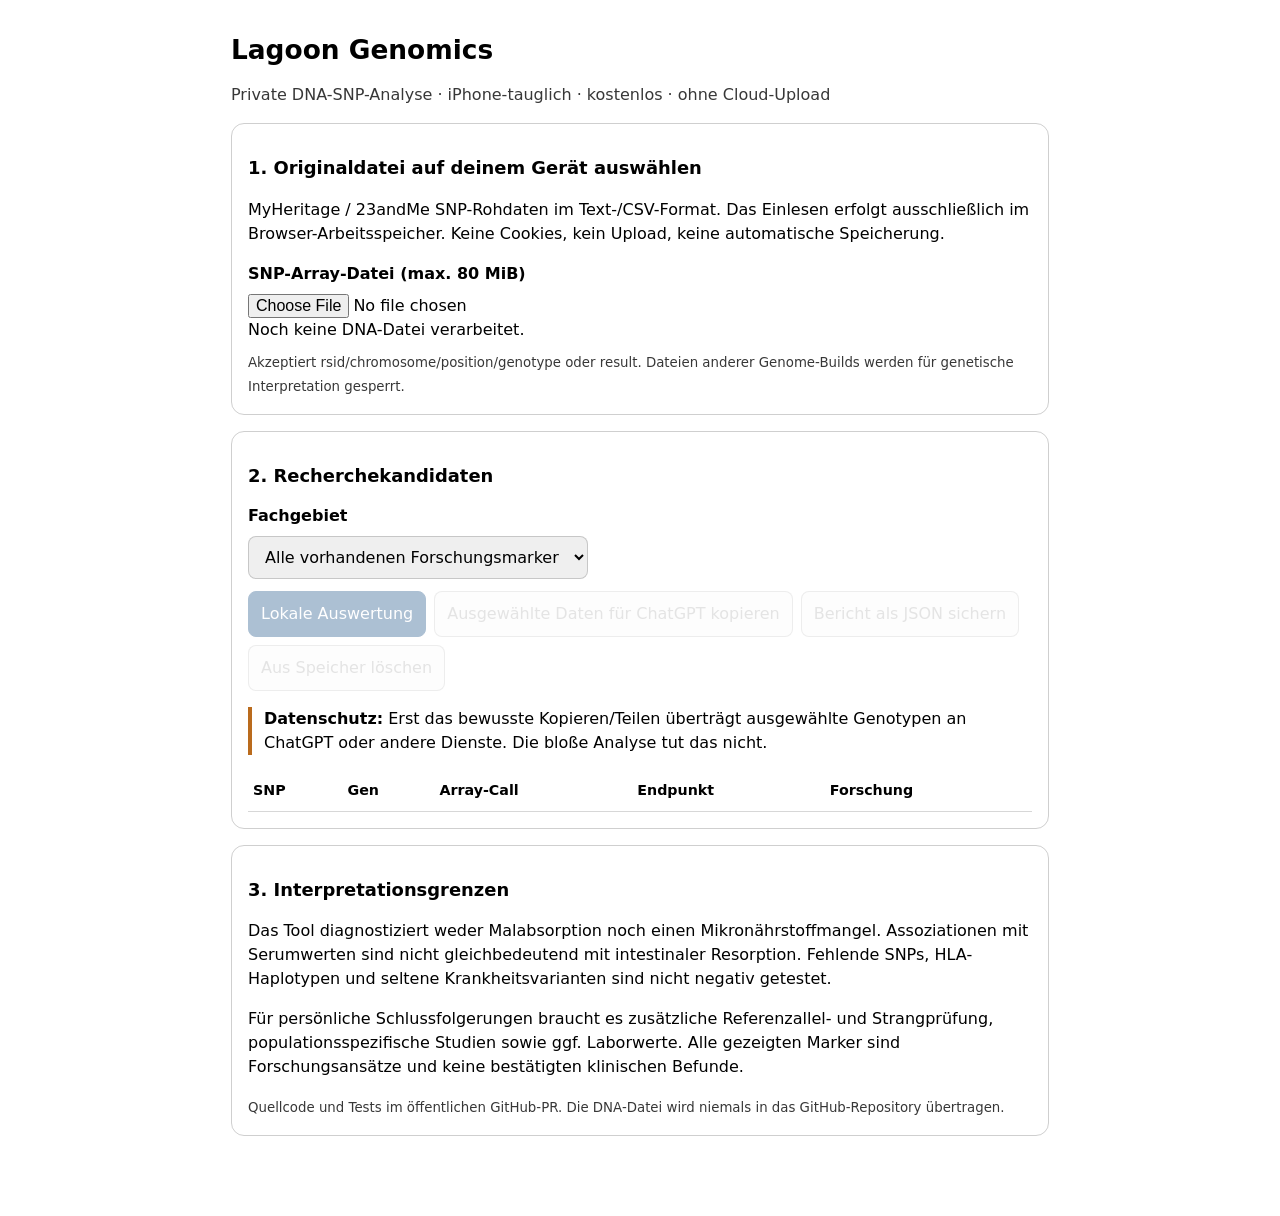
==== genomics/web/index.html @ cead221a "Make mobile PWA CSP strict and compatible; accurately label evidence lookups" ====
<!doctype html>
<html lang="de">
<head>
<meta charset="utf-8"><meta name="viewport" content="width=device-width, initial-scale=1, viewport-fit=cover">
<meta name="referrer" content="no-referrer"><meta name="color-scheme" content="light dark">
<meta http-equiv="Content-Security-Policy" content="default-src 'none'; script-src 'self'; style-src 'self'; connect-src 'none'; img-src 'self'; manifest-src 'self'; base-uri 'none'; form-action 'none'; object-src 'none'; frame-ancestors 'none'">
<title>Lagoon Genomics — private SNP Explorer</title>
<link rel="manifest" href="./manifest.webmanifest">
<link rel="stylesheet" href="./style.css">
</head>
<body>
<header><h1>Lagoon Genomics</h1><p class="sub">Private DNA-SNP-Analyse · iPhone-tauglich · kostenlos · ohne Cloud-Upload</p></header>
<main>
<section class="panel">
<h2>1. Originaldatei auf deinem Gerät auswählen</h2>
<p>MyHeritage / 23andMe SNP-Rohdaten im Text-/CSV-Format. Das Einlesen erfolgt ausschließlich im Browser-Arbeitsspeicher. Keine Cookies, kein Upload, keine automatische Speicherung.</p>
<label for="raw">SNP-Array-Datei (max. 80 MiB)</label>
<input id="raw" type="file" accept=".txt,.tsv,.csv,text/plain,text/csv">
<progress id="progress" value="0" max="100" hidden></progress>
<output id="notice" role="status" aria-live="polite">Noch keine DNA-Datei verarbeitet.</output>
<small>Akzeptiert rsid/chromosome/position/genotype oder result. Dateien anderer Genome-Builds werden für genetische Interpretation gesperrt.</small>
</section>
<section class="panel">
<h2>2. Recherchekandidaten</h2>
<label for="nutrient">Fachgebiet</label>
<select id="nutrient"><option value="all">Alle vorhandenen Forschungsmarker</option>
<option value="b12">Vitamin B12</option><option value="iron">Eisen</option>
<option value="vitamin_d">Vitamin D</option><option value="folate">Folat</option>
<option value="lactose">Laktase</option></select>
<div class="actions"><button class="primary" id="analyze" disabled>Lokale Auswertung</button>
<button id="copy" disabled>Ausgewählte Daten für ChatGPT kopieren</button>
<button id="save" disabled>Bericht als JSON sichern</button>
<button id="erase" disabled>Aus Speicher löschen</button></div>
<p class="warn"><strong>Datenschutz:</strong> Erst das bewusste Kopieren/Teilen überträgt ausgewählte Genotypen an ChatGPT oder andere Dienste. Die bloße Analyse tut das nicht.</p>
<output id="summary"></output>
<div class="scroller"><table><thead><tr><th>SNP</th><th>Gen</th><th>Array-Call</th><th>Endpunkt</th><th>Forschung</th></tr></thead>
<tbody id="results"></tbody></table></div>
</section>
<section class="panel">
<h2>3. Interpretationsgrenzen</h2>
<p>Das Tool diagnostiziert weder Malabsorption noch einen Mikronährstoffmangel. Assoziationen mit Serumwerten sind nicht gleichbedeutend mit intestinaler Resorption. Fehlende SNPs, HLA-Haplotypen und seltene Krankheitsvarianten sind nicht negativ getestet.</p>
<p>Für persönliche Schlussfolgerungen braucht es zusätzliche Referenzallel- und Strangprüfung, populationsspezifische Studien sowie ggf. Laborwerte. Alle gezeigten Marker sind Forschungsansätze und keine bestätigten klinischen Befunde.</p>
<small>Quellcode und Tests im öffentlichen GitHub-PR. Die DNA-Datei wird niemals in das GitHub-Repository übertragen.</small>
</section>
</main>
<script type="module" src="./app.js"></script>
</body></html>
---- genomics/web/style.css ----
:root{font-family:system-ui,-apple-system,sans-serif;color-scheme:light dark}
*{box-sizing:border-box}body{max-width:850px;margin:auto;padding:16px 16px 80px;line-height:1.5}
h1{font-size:1.65rem;line-height:1.2}h2{font-size:1.12rem}
main{display:grid;gap:16px}.panel{border:1px solid #9997;border-radius:13px;padding:16px}
small,.sub{opacity:.78}label{display:block;margin:8px 0;font-weight:600}
button,select,input[type=file]{font:inherit;max-width:100%}button,select{padding:10px 12px;border-radius:8px;border:1px solid #9997}
button{cursor:pointer}button:disabled{opacity:.35}button.primary{background:#154d84;color:#fff;border-color:#154d84}
.actions{display:flex;flex-wrap:wrap;gap:8px;margin-top:12px}
output{display:block;white-space:pre-wrap;overflow-wrap:anywhere}
progress{width:100%;height:14px}ul{padding-left:20px}
table{width:100%;border-collapse:collapse;font-size:.89rem}
th,td{padding:9px 5px;border-bottom:1px solid #8885;text-align:left;overflow-wrap:anywhere}
table td:nth-child(1){font-family:ui-monospace,monospace}
.scroller{overflow-x:auto}th{font-weight:700}
.warn{border-left:4px solid #ba6b1d;padding-left:12px}
#notice{min-height:2em}a{color:inherit}
@media(prefers-color-scheme:dark){button.primary{background:#307cc2}}
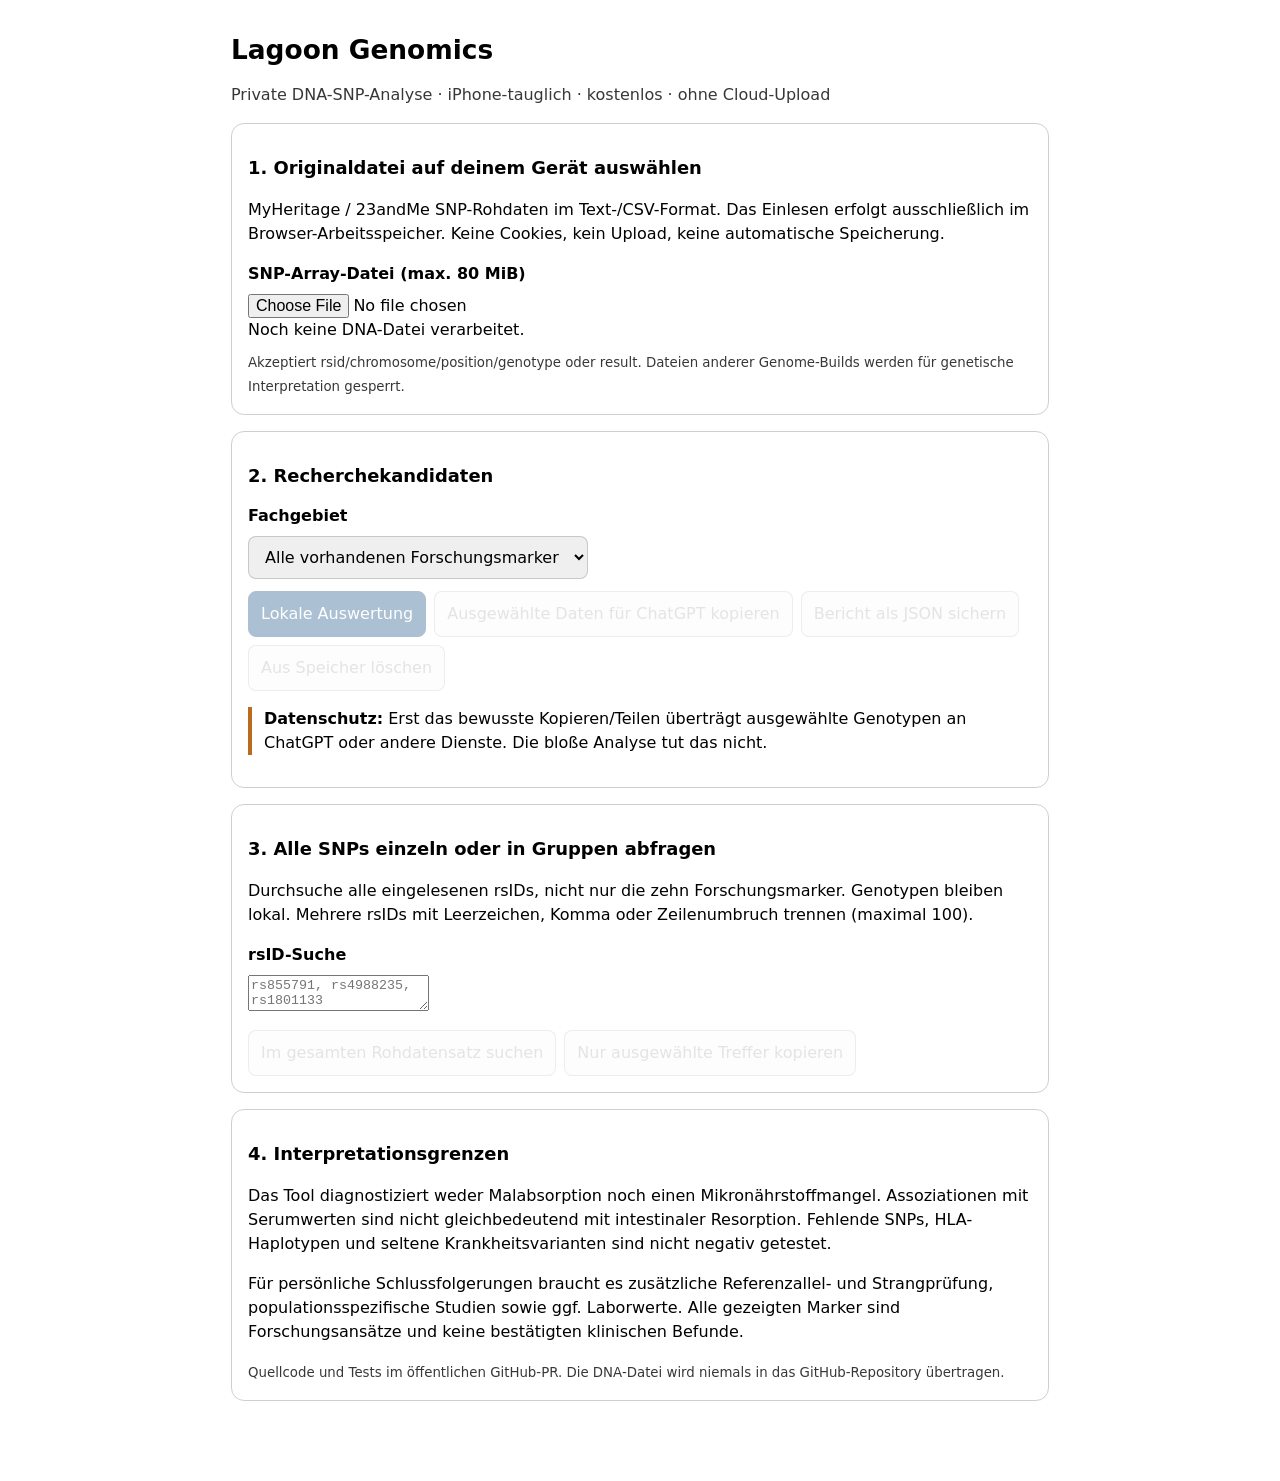
==== commit 28c1fba8: "Improve iPhone SNP report readability, QC diagnostics and all-array private rsID search" ====
--- a/genomics/web/index.html
+++ b/genomics/web/index.html
@@ -18,6 +18,7 @@
 <input id="raw" type="file" accept=".txt,.tsv,.csv,text/plain,text/csv">
 <progress id="progress" value="0" max="100" hidden></progress>
 <output id="notice" role="status" aria-live="polite">Noch keine DNA-Datei verarbeitet.</output>
+<div id="qcDetails" class="qc-details" hidden></div>
 <small>Akzeptiert rsid/chromosome/position/genotype oder result. Dateien anderer Genome-Builds werden für genetische Interpretation gesperrt.</small>
 </section>
 <section class="panel">
@@ -33,11 +34,22 @@
 <button id="erase" disabled>Aus Speicher löschen</button></div>
 <p class="warn"><strong>Datenschutz:</strong> Erst das bewusste Kopieren/Teilen überträgt ausgewählte Genotypen an ChatGPT oder andere Dienste. Die bloße Analyse tut das nicht.</p>
 <output id="summary"></output>
-<div class="scroller"><table><thead><tr><th>SNP</th><th>Gen</th><th>Array-Call</th><th>Endpunkt</th><th>Forschung</th></tr></thead>
-<tbody id="results"></tbody></table></div>
+<div id="results" class="marker-list" role="list" aria-label="Forschungsmarker"></div>
 </section>
 <section class="panel">
-<h2>3. Interpretationsgrenzen</h2>
+<h2>3. Alle SNPs einzeln oder in Gruppen abfragen</h2>
+<p>Durchsuche alle eingelesenen rsIDs, nicht nur die zehn Forschungsmarker. Genotypen bleiben lokal. Mehrere rsIDs mit Leerzeichen, Komma oder Zeilenumbruch trennen (maximal 100).</p>
+<label for="rsSearch">rsID-Suche</label>
+<textarea id="rsSearch" rows="2" spellcheck="false" autocapitalize="none" placeholder="rs855791, rs4988235, rs1801133"></textarea>
+<div class="actions">
+<button id="lookup" disabled>Im gesamten Rohdatensatz suchen</button>
+<button id="copyLookup" disabled>Nur ausgewählte Treffer kopieren</button>
+</div>
+<output id="lookupSummary" role="status" aria-live="polite"></output>
+<div id="lookupResults" class="marker-list" role="list" aria-label="Individuelle SNP-Abfrage"></div>
+</section>
+<section class="panel">
+<h2>4. Interpretationsgrenzen</h2>
 <p>Das Tool diagnostiziert weder Malabsorption noch einen Mikronährstoffmangel. Assoziationen mit Serumwerten sind nicht gleichbedeutend mit intestinaler Resorption. Fehlende SNPs, HLA-Haplotypen und seltene Krankheitsvarianten sind nicht negativ getestet.</p>
 <p>Für persönliche Schlussfolgerungen braucht es zusätzliche Referenzallel- und Strangprüfung, populationsspezifische Studien sowie ggf. Laborwerte. Alle gezeigten Marker sind Forschungsansätze und keine bestätigten klinischen Befunde.</p>
 <small>Quellcode und Tests im öffentlichen GitHub-PR. Die DNA-Datei wird niemals in das GitHub-Repository übertragen.</small>
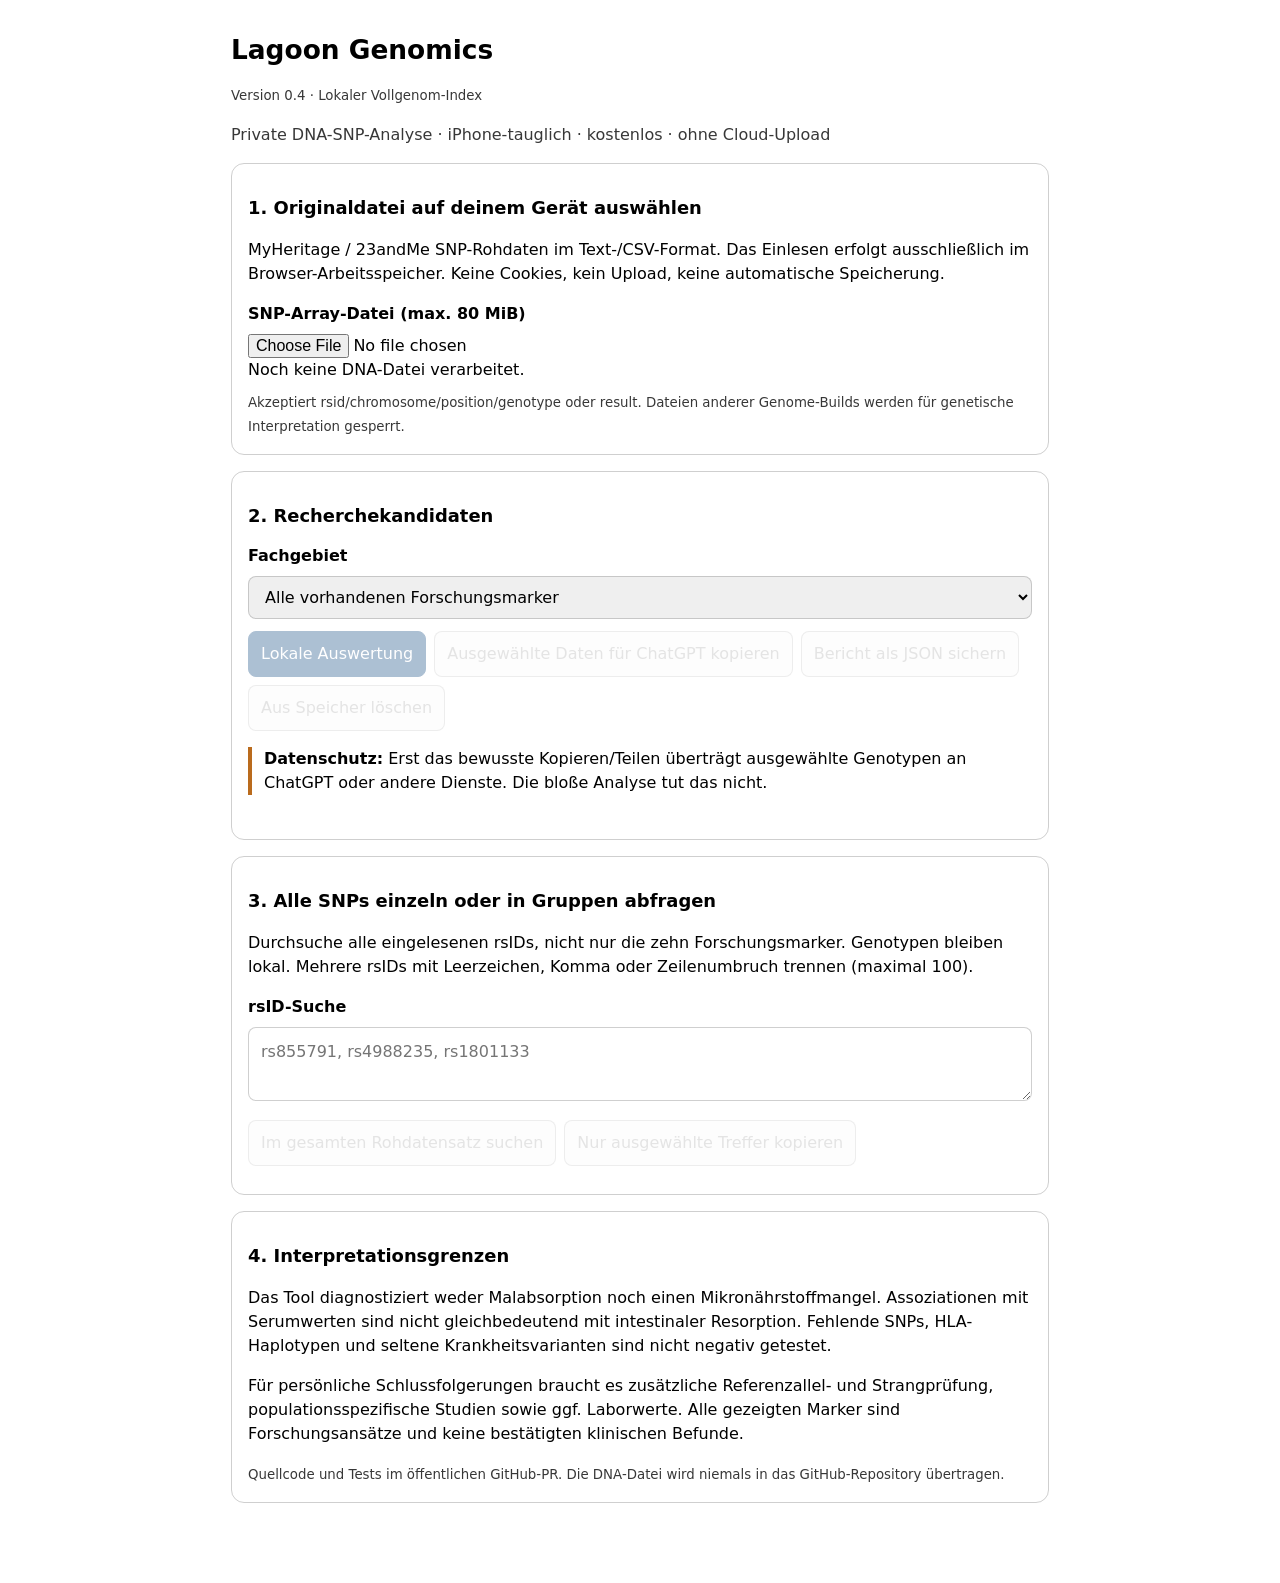
==== commit 35f22c80: "Polish iPhone V0.4 presentation and versioned privacy-safe service worker" ====
--- a/genomics/web/index.html
+++ b/genomics/web/index.html
@@ -9,7 +9,7 @@
 <link rel="stylesheet" href="./style.css">
 </head>
 <body>
-<header><h1>Lagoon Genomics</h1><p class="sub">Private DNA-SNP-Analyse · iPhone-tauglich · kostenlos · ohne Cloud-Upload</p></header>
+<header><h1>Lagoon Genomics</h1><small class="version">Version 0.4 · Lokaler Vollgenom-Index</small><p class="sub">Private DNA-SNP-Analyse · iPhone-tauglich · kostenlos · ohne Cloud-Upload</p></header>
 <main>
 <section class="panel">
 <h2>1. Originaldatei auf deinem Gerät auswählen</h2>
--- a/genomics/web/style.css
+++ b/genomics/web/style.css
@@ -16,3 +16,26 @@
 .warn{border-left:4px solid #ba6b1d;padding-left:12px}
 #notice{min-height:2em}a{color:inherit}
 @media(prefers-color-scheme:dark){button.primary{background:#307cc2}}
+
+/* iPhone layout: stacked findings instead of narrow five-column table */
+body{width:100%;overflow-x:hidden}
+main,.panel,.marker-list{min-width:0}
+input[type=file],select,textarea{max-width:100%;width:100%}
+textarea{font:inherit;resize:vertical;border-radius:8px;padding:12px;border:1px solid #9997}
+.actions button{max-width:100%;min-height:44px}
+.marker-list{display:grid;grid-template-columns:1fr;gap:10px;margin-top:12px}
+.marker-card{min-width:0;border:1px solid #7775;border-radius:11px;padding:13px;display:grid;gap:8px}
+.marker-top{display:flex;justify-content:space-between;align-items:center;gap:8px;flex-wrap:wrap}
+.marker-title{font-size:1rem;font-weight:700;margin:0;overflow-wrap:normal;word-break:normal}
+.marker-title code{white-space:nowrap}
+.marker-gene{color:inherit;opacity:.76;font-weight:500;margin-left:8px}
+.marker-gt{padding:3px 9px;border-radius:99px;background:#8883;font-size:.8rem}
+.marker-desc{font-size:.9rem;overflow-wrap:break-word}
+.marker-meta{font-size:.79rem;opacity:.8;overflow-wrap:break-word}
+.marker-card a{font-size:.86rem;overflow-wrap:normal;white-space:normal}
+.marker-actions{display:flex;gap:14px;flex-wrap:wrap}
+.qc-details{margin-top:10px;border-top:1px solid #7775;padding-top:10px}
+.qc-details dl{display:grid;grid-template-columns:minmax(0,1fr) auto;gap:4px 10px;margin:0;font-size:.88rem}
+.qc-details dt,.qc-details dd{margin:0}
+.qc-details dd{text-align:right;font-variant-numeric:tabular-nums}
+@media(min-width:720px){.marker-list{grid-template-columns:repeat(2,minmax(0,1fr))}}
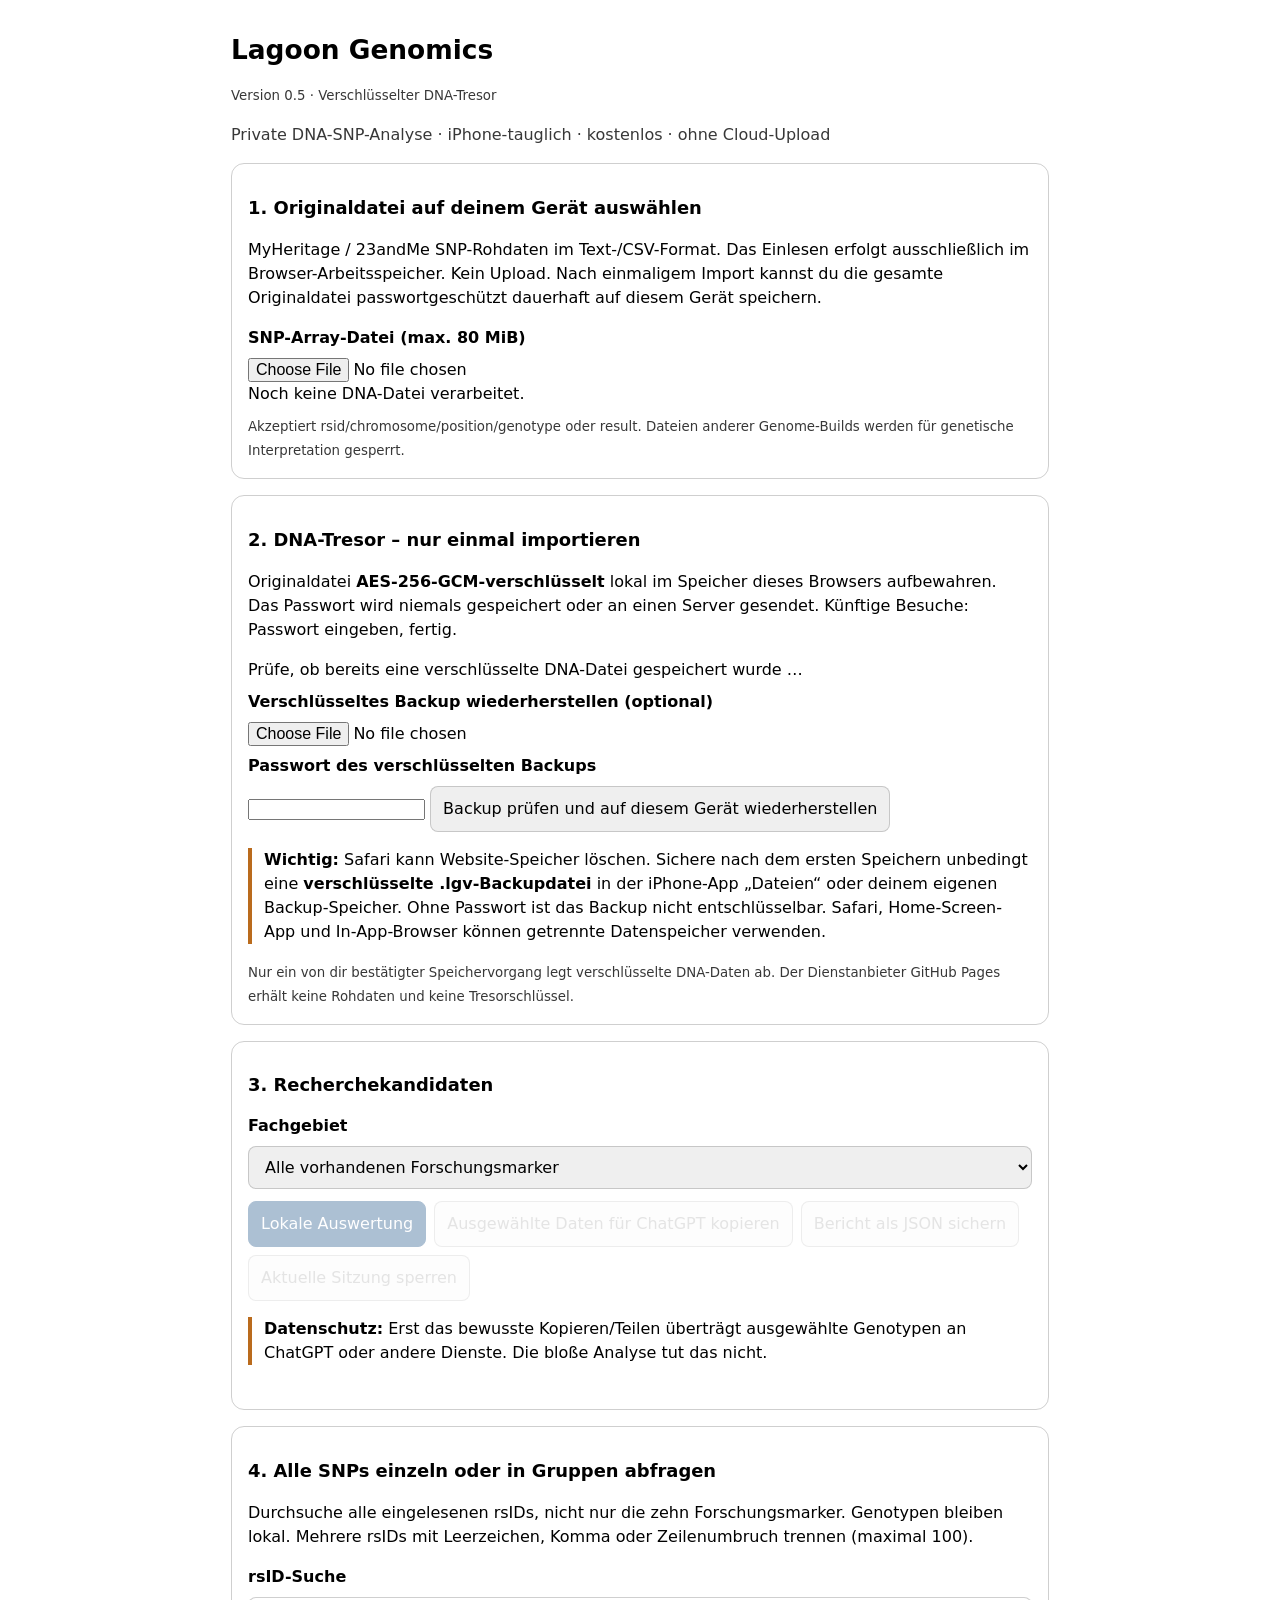
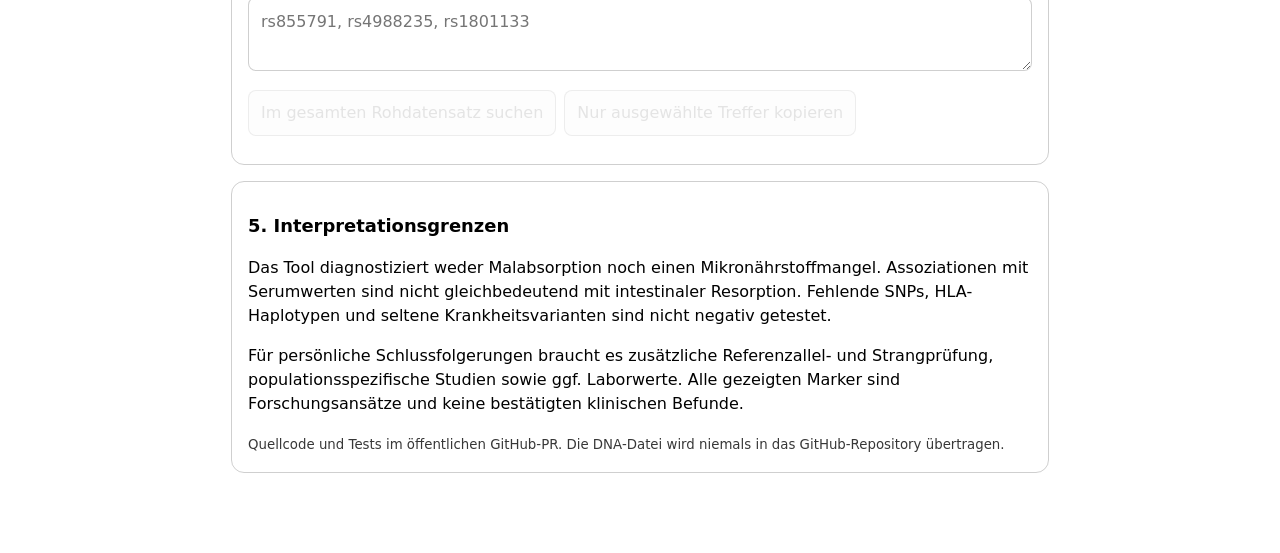
==== commit c77a4e90: "Add iPhone encrypted DNA vault save, unlock and backup/restore controls" ====
--- a/genomics/web/index.html
+++ b/genomics/web/index.html
@@ -6,14 +6,14 @@
 <meta http-equiv="Content-Security-Policy" content="default-src 'none'; script-src 'self'; style-src 'self'; connect-src 'none'; img-src 'self'; manifest-src 'self'; base-uri 'none'; form-action 'none'; object-src 'none'; frame-ancestors 'none'">
 <title>Lagoon Genomics — private SNP Explorer</title>
 <link rel="manifest" href="./manifest.webmanifest">
-<link rel="stylesheet" href="./style.css">
+<link rel="stylesheet" href="./style.css?v=6">
 </head>
 <body>
-<header><h1>Lagoon Genomics</h1><small class="version">Version 0.4 · Lokaler Vollgenom-Index</small><p class="sub">Private DNA-SNP-Analyse · iPhone-tauglich · kostenlos · ohne Cloud-Upload</p></header>
+<header><h1>Lagoon Genomics</h1><small class="version">Version 0.5 · Verschlüsselter DNA-Tresor</small><p class="sub">Private DNA-SNP-Analyse · iPhone-tauglich · kostenlos · ohne Cloud-Upload</p></header>
 <main>
 <section class="panel">
 <h2>1. Originaldatei auf deinem Gerät auswählen</h2>
-<p>MyHeritage / 23andMe SNP-Rohdaten im Text-/CSV-Format. Das Einlesen erfolgt ausschließlich im Browser-Arbeitsspeicher. Keine Cookies, kein Upload, keine automatische Speicherung.</p>
+<p>MyHeritage / 23andMe SNP-Rohdaten im Text-/CSV-Format. Das Einlesen erfolgt ausschließlich im Browser-Arbeitsspeicher. Kein Upload. Nach einmaligem Import kannst du die gesamte Originaldatei passwortgeschützt dauerhaft auf diesem Gerät speichern.</p>
 <label for="raw">SNP-Array-Datei (max. 80 MiB)</label>
 <input id="raw" type="file" accept=".txt,.tsv,.csv,text/plain,text/csv">
 <progress id="progress" value="0" max="100" hidden></progress>
@@ -21,8 +21,38 @@
 <div id="qcDetails" class="qc-details" hidden></div>
 <small>Akzeptiert rsid/chromosome/position/genotype oder result. Dateien anderer Genome-Builds werden für genetische Interpretation gesperrt.</small>
 </section>
+<section class="panel vault-panel" aria-labelledby="vault-heading">
+<h2 id="vault-heading">2. DNA-Tresor – nur einmal importieren</h2>
+<p>Originaldatei <strong>AES-256-GCM-verschlüsselt</strong> lokal im Speicher dieses Browsers aufbewahren. Das Passwort wird niemals gespeichert oder an einen Server gesendet. Künftige Besuche: Passwort eingeben, fertig.</p>
+<output id="vaultStatus" role="status" aria-live="polite">Prüfe, ob bereits eine verschlüsselte DNA-Datei gespeichert wurde …</output>
+<div id="vaultSavePanel" hidden>
+  <label for="vaultPassword">Neues Tresor-Passwort (mindestens 16 Zeichen)</label>
+  <input id="vaultPassword" type="password" minlength="16" maxlength="512" autocomplete="new-password" spellcheck="false">
+  <label for="vaultPasswordRepeat">Passwort wiederholen</label>
+  <input id="vaultPasswordRepeat" type="password" minlength="16" maxlength="512" autocomplete="new-password" spellcheck="false">
+  <button id="saveVault" class="primary" disabled>Originaldatei verschlüsselt auf diesem Gerät speichern</button>
+</div>
+<div id="vaultExistingPanel" hidden>
+  <label for="unlockPassword">Tresor entsperren</label>
+  <input id="unlockPassword" type="password" autocomplete="off" spellcheck="false">
+  <div class="actions">
+  <button id="unlockVault" class="primary">Gespeicherte DNA ohne neuen Import öffnen</button>
+  <button id="backupVault">Verschlüsseltes Backup in „Dateien“ sichern</button>
+  <button id="deleteVault">Lokalen Tresor endgültig löschen</button>
+  </div>
+</div>
+<div class="vault-restore">
+  <label for="restoreFile">Verschlüsseltes Backup wiederherstellen (optional)</label>
+  <input type="file" id="restoreFile" accept=".lgv,application/octet-stream">
+  <label for="restorePassword">Passwort des verschlüsselten Backups</label>
+  <input type="password" id="restorePassword" autocomplete="off" spellcheck="false">
+  <button id="restoreVault">Backup prüfen und auf diesem Gerät wiederherstellen</button>
+</div>
+<p class="warn"><strong>Wichtig:</strong> Safari kann Website-Speicher löschen. Sichere nach dem ersten Speichern unbedingt eine <strong>verschlüsselte .lgv-Backupdatei</strong> in der iPhone-App „Dateien“ oder deinem eigenen Backup-Speicher. Ohne Passwort ist das Backup nicht entschlüsselbar. Safari, Home-Screen-App und In-App-Browser können getrennte Datenspeicher verwenden.</p>
+<small>Nur ein von dir bestätigter Speichervorgang legt verschlüsselte DNA-Daten ab. Der Dienstanbieter GitHub Pages erhält keine Rohdaten und keine Tresorschlüssel.</small>
+</section>
 <section class="panel">
-<h2>2. Recherchekandidaten</h2>
+<h2>3. Recherchekandidaten</h2>
 <label for="nutrient">Fachgebiet</label>
 <select id="nutrient"><option value="all">Alle vorhandenen Forschungsmarker</option>
 <option value="b12">Vitamin B12</option><option value="iron">Eisen</option>
@@ -31,13 +61,13 @@
 <div class="actions"><button class="primary" id="analyze" disabled>Lokale Auswertung</button>
 <button id="copy" disabled>Ausgewählte Daten für ChatGPT kopieren</button>
 <button id="save" disabled>Bericht als JSON sichern</button>
-<button id="erase" disabled>Aus Speicher löschen</button></div>
+<button id="erase" disabled>Aktuelle Sitzung sperren</button></div>
 <p class="warn"><strong>Datenschutz:</strong> Erst das bewusste Kopieren/Teilen überträgt ausgewählte Genotypen an ChatGPT oder andere Dienste. Die bloße Analyse tut das nicht.</p>
 <output id="summary"></output>
 <div id="results" class="marker-list" role="list" aria-label="Forschungsmarker"></div>
 </section>
 <section class="panel">
-<h2>3. Alle SNPs einzeln oder in Gruppen abfragen</h2>
+<h2>4. Alle SNPs einzeln oder in Gruppen abfragen</h2>
 <p>Durchsuche alle eingelesenen rsIDs, nicht nur die zehn Forschungsmarker. Genotypen bleiben lokal. Mehrere rsIDs mit Leerzeichen, Komma oder Zeilenumbruch trennen (maximal 100).</p>
 <label for="rsSearch">rsID-Suche</label>
 <textarea id="rsSearch" rows="2" spellcheck="false" autocapitalize="none" placeholder="rs855791, rs4988235, rs1801133"></textarea>
@@ -49,11 +79,11 @@
 <div id="lookupResults" class="marker-list" role="list" aria-label="Individuelle SNP-Abfrage"></div>
 </section>
 <section class="panel">
-<h2>4. Interpretationsgrenzen</h2>
+<h2>5. Interpretationsgrenzen</h2>
 <p>Das Tool diagnostiziert weder Malabsorption noch einen Mikronährstoffmangel. Assoziationen mit Serumwerten sind nicht gleichbedeutend mit intestinaler Resorption. Fehlende SNPs, HLA-Haplotypen und seltene Krankheitsvarianten sind nicht negativ getestet.</p>
 <p>Für persönliche Schlussfolgerungen braucht es zusätzliche Referenzallel- und Strangprüfung, populationsspezifische Studien sowie ggf. Laborwerte. Alle gezeigten Marker sind Forschungsansätze und keine bestätigten klinischen Befunde.</p>
 <small>Quellcode und Tests im öffentlichen GitHub-PR. Die DNA-Datei wird niemals in das GitHub-Repository übertragen.</small>
 </section>
 </main>
-<script type="module" src="./app.js"></script>
+<script type="module" src="./app.js?v=6"></script>
 </body></html>
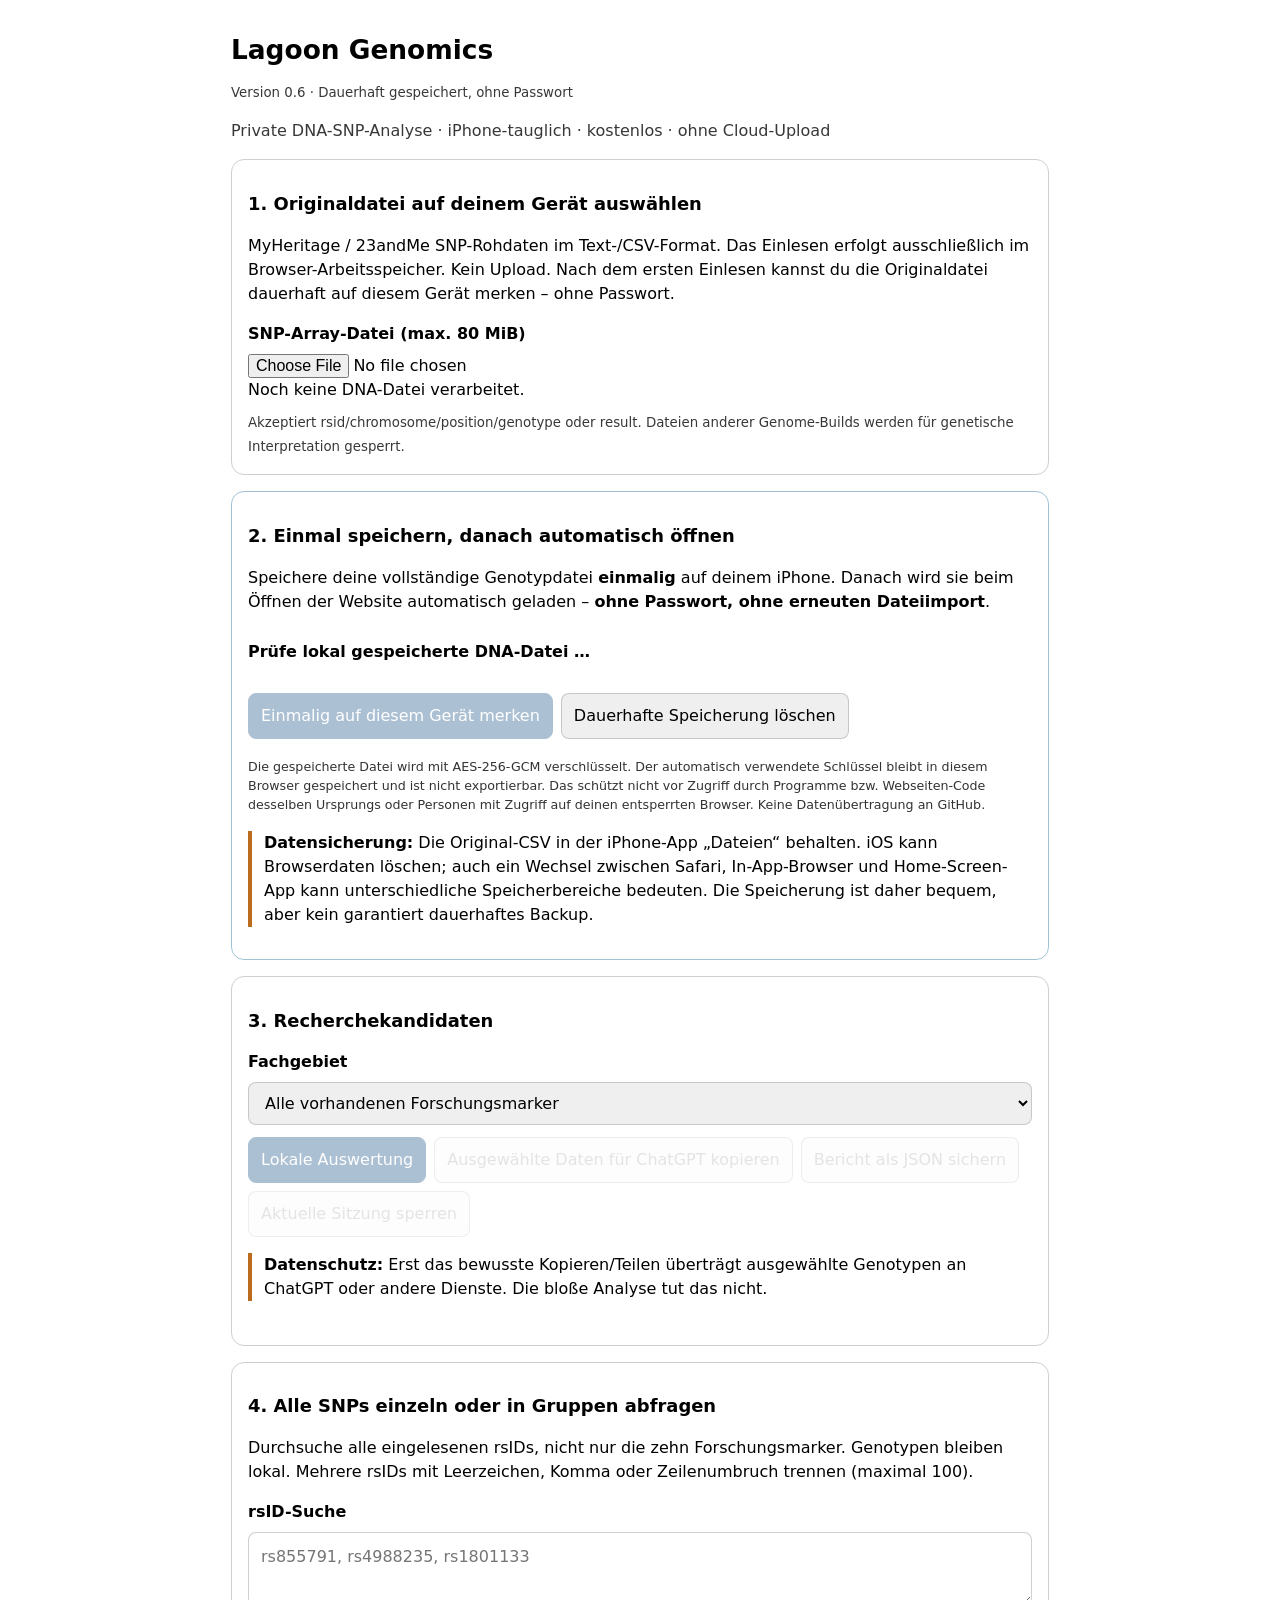
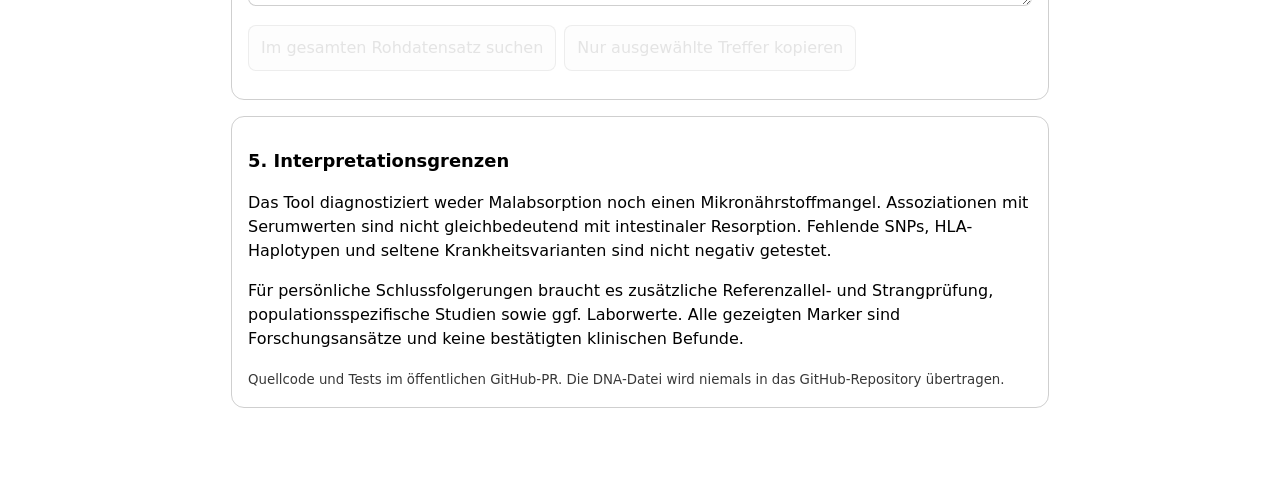
==== commit ea59259e: "Remove all password prompts; give owner one-click device-only persistence and automatic unlock" ====
--- a/genomics/web/index.html
+++ b/genomics/web/index.html
@@ -6,14 +6,14 @@
 <meta http-equiv="Content-Security-Policy" content="default-src 'none'; script-src 'self'; style-src 'self'; connect-src 'none'; img-src 'self'; manifest-src 'self'; base-uri 'none'; form-action 'none'; object-src 'none'; frame-ancestors 'none'">
 <title>Lagoon Genomics — private SNP Explorer</title>
 <link rel="manifest" href="./manifest.webmanifest">
-<link rel="stylesheet" href="./style.css?v=6">
+<link rel="stylesheet" href="./style.css?v=7">
 </head>
 <body>
-<header><h1>Lagoon Genomics</h1><small class="version">Version 0.5 · Verschlüsselter DNA-Tresor</small><p class="sub">Private DNA-SNP-Analyse · iPhone-tauglich · kostenlos · ohne Cloud-Upload</p></header>
+<header><h1>Lagoon Genomics</h1><small class="version">Version 0.6 · Dauerhaft gespeichert, ohne Passwort</small><p class="sub">Private DNA-SNP-Analyse · iPhone-tauglich · kostenlos · ohne Cloud-Upload</p></header>
 <main>
 <section class="panel">
 <h2>1. Originaldatei auf deinem Gerät auswählen</h2>
-<p>MyHeritage / 23andMe SNP-Rohdaten im Text-/CSV-Format. Das Einlesen erfolgt ausschließlich im Browser-Arbeitsspeicher. Kein Upload. Nach einmaligem Import kannst du die gesamte Originaldatei passwortgeschützt dauerhaft auf diesem Gerät speichern.</p>
+<p>MyHeritage / 23andMe SNP-Rohdaten im Text-/CSV-Format. Das Einlesen erfolgt ausschließlich im Browser-Arbeitsspeicher. Kein Upload. Nach dem ersten Einlesen kannst du die Originaldatei dauerhaft auf diesem Gerät merken – ohne Passwort.</p>
 <label for="raw">SNP-Array-Datei (max. 80 MiB)</label>
 <input id="raw" type="file" accept=".txt,.tsv,.csv,text/plain,text/csv">
 <progress id="progress" value="0" max="100" hidden></progress>
@@ -22,34 +22,15 @@
 <small>Akzeptiert rsid/chromosome/position/genotype oder result. Dateien anderer Genome-Builds werden für genetische Interpretation gesperrt.</small>
 </section>
 <section class="panel vault-panel" aria-labelledby="vault-heading">
-<h2 id="vault-heading">2. DNA-Tresor – nur einmal importieren</h2>
-<p>Originaldatei <strong>AES-256-GCM-verschlüsselt</strong> lokal im Speicher dieses Browsers aufbewahren. Das Passwort wird niemals gespeichert oder an einen Server gesendet. Künftige Besuche: Passwort eingeben, fertig.</p>
-<output id="vaultStatus" role="status" aria-live="polite">Prüfe, ob bereits eine verschlüsselte DNA-Datei gespeichert wurde …</output>
-<div id="vaultSavePanel" hidden>
-  <label for="vaultPassword">Neues Tresor-Passwort (mindestens 16 Zeichen)</label>
-  <input id="vaultPassword" type="password" minlength="16" maxlength="512" autocomplete="new-password" spellcheck="false">
-  <label for="vaultPasswordRepeat">Passwort wiederholen</label>
-  <input id="vaultPasswordRepeat" type="password" minlength="16" maxlength="512" autocomplete="new-password" spellcheck="false">
-  <button id="saveVault" class="primary" disabled>Originaldatei verschlüsselt auf diesem Gerät speichern</button>
+<h2 id="vault-heading">2. Einmal speichern, danach automatisch öffnen</h2>
+<p>Speichere deine vollständige Genotypdatei <strong>einmalig</strong> auf deinem iPhone. Danach wird sie beim Öffnen der Website automatisch geladen – <strong>ohne Passwort, ohne erneuten Dateiimport</strong>.</p>
+<output id="vaultStatus" role="status" aria-live="polite">Prüfe lokal gespeicherte DNA-Datei …</output>
+<div class="actions">
+<button id="rememberGenome" class="primary" disabled>Einmalig auf diesem Gerät merken</button>
+<button id="forgetGenome">Dauerhafte Speicherung löschen</button>
 </div>
-<div id="vaultExistingPanel" hidden>
-  <label for="unlockPassword">Tresor entsperren</label>
-  <input id="unlockPassword" type="password" autocomplete="off" spellcheck="false">
-  <div class="actions">
-  <button id="unlockVault" class="primary">Gespeicherte DNA ohne neuen Import öffnen</button>
-  <button id="backupVault">Verschlüsseltes Backup in „Dateien“ sichern</button>
-  <button id="deleteVault">Lokalen Tresor endgültig löschen</button>
-  </div>
-</div>
-<div class="vault-restore">
-  <label for="restoreFile">Verschlüsseltes Backup wiederherstellen (optional)</label>
-  <input type="file" id="restoreFile" accept=".lgv,application/octet-stream">
-  <label for="restorePassword">Passwort des verschlüsselten Backups</label>
-  <input type="password" id="restorePassword" autocomplete="off" spellcheck="false">
-  <button id="restoreVault">Backup prüfen und auf diesem Gerät wiederherstellen</button>
-</div>
-<p class="warn"><strong>Wichtig:</strong> Safari kann Website-Speicher löschen. Sichere nach dem ersten Speichern unbedingt eine <strong>verschlüsselte .lgv-Backupdatei</strong> in der iPhone-App „Dateien“ oder deinem eigenen Backup-Speicher. Ohne Passwort ist das Backup nicht entschlüsselbar. Safari, Home-Screen-App und In-App-Browser können getrennte Datenspeicher verwenden.</p>
-<small>Nur ein von dir bestätigter Speichervorgang legt verschlüsselte DNA-Daten ab. Der Dienstanbieter GitHub Pages erhält keine Rohdaten und keine Tresorschlüssel.</small>
+<p class="marker-meta">Die gespeicherte Datei wird mit AES-256-GCM verschlüsselt. Der automatisch verwendete Schlüssel bleibt in diesem Browser gespeichert und ist nicht exportierbar. Das schützt nicht vor Zugriff durch Programme bzw. Webseiten-Code desselben Ursprungs oder Personen mit Zugriff auf deinen entsperrten Browser. Keine Datenübertragung an GitHub.</p>
+<p class="warn"><strong>Datensicherung:</strong> Die Original-CSV in der iPhone-App „Dateien“ behalten. iOS kann Browserdaten löschen; auch ein Wechsel zwischen Safari, In-App-Browser und Home-Screen-App kann unterschiedliche Speicherbereiche bedeuten. Die Speicherung ist daher bequem, aber kein garantiert dauerhaftes Backup.</p>
 </section>
 <section class="panel">
 <h2>3. Recherchekandidaten</h2>
@@ -85,5 +66,5 @@
 <small>Quellcode und Tests im öffentlichen GitHub-PR. Die DNA-Datei wird niemals in das GitHub-Repository übertragen.</small>
 </section>
 </main>
-<script type="module" src="./app.js?v=6"></script>
+<script type="module" src="./app.js?v=7"></script>
 </body></html>
--- a/genomics/web/style.css
+++ b/genomics/web/style.css
@@ -39,3 +39,12 @@
 .qc-details dt,.qc-details dd{margin:0}
 .qc-details dd{text-align:right;font-variant-numeric:tabular-nums}
 @media(min-width:720px){.marker-list{grid-template-columns:repeat(2,minmax(0,1fr))}}
+
+.vault-panel{border-color:#387aa675}
+.vault-panel output{padding:10px 0;font-weight:600}
+.vault-panel input[type=password],.vault-panel input[type=file]{display:block;width:100%;min-width:0}
+.vault-panel input[type=password]{font:inherit;min-height:46px;border:1px solid #9998;border-radius:8px;padding:10px 12px}
+.vault-panel button{margin:7px 0}
+.vault-restore{margin-top:20px;padding-top:14px;border-top:1px solid #8885}
+.vault-panel [hidden]{display:none!important}
+.version{display:block;margin-top:5px}
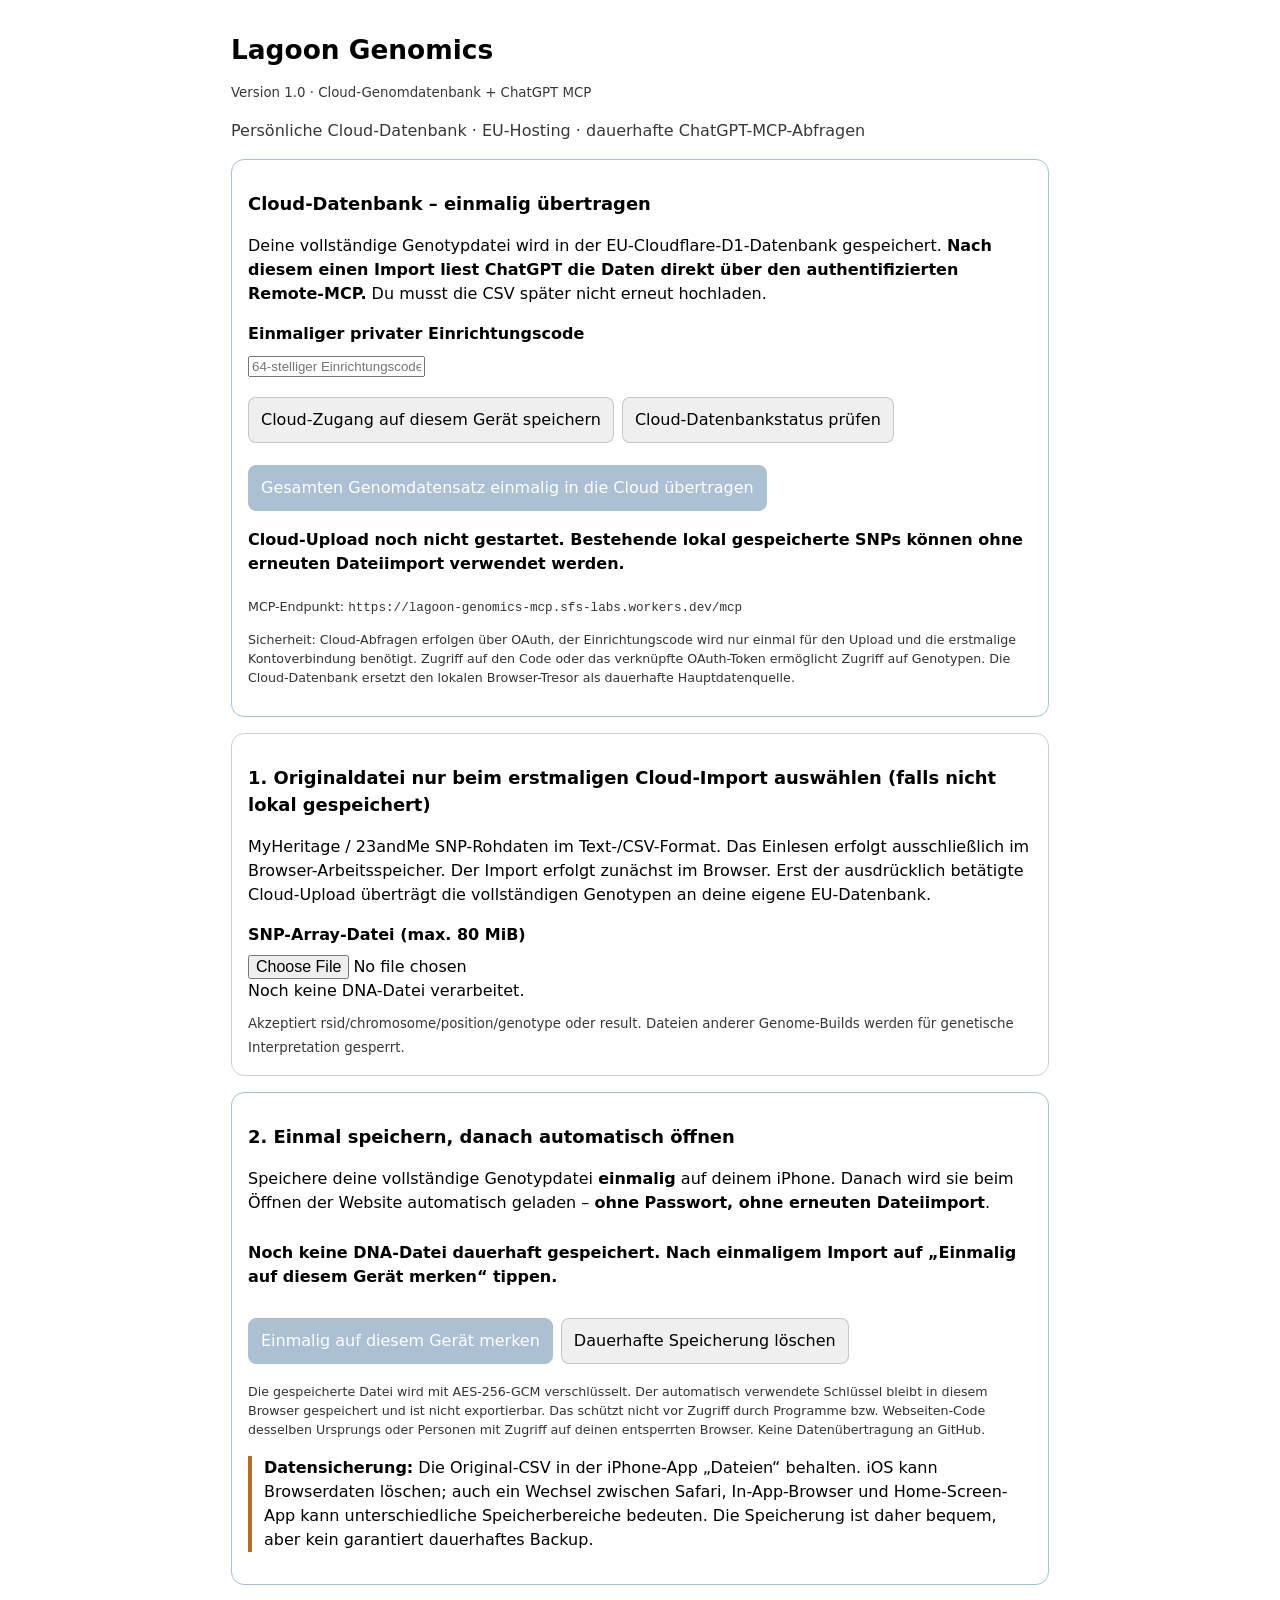
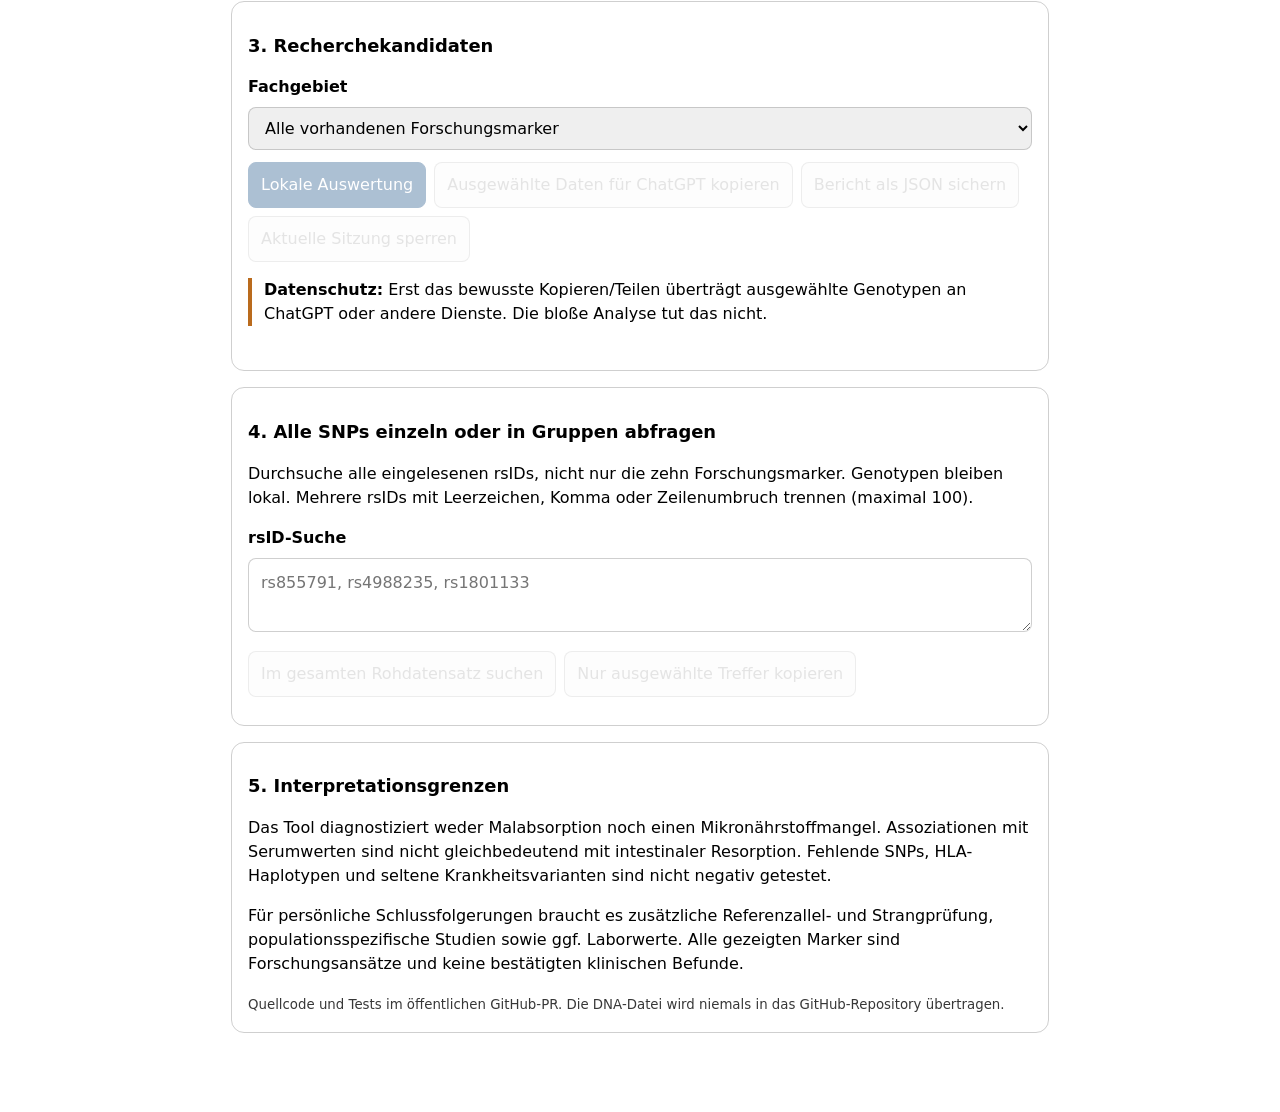
==== commit 275ee471: "Make EU cloud genome database and authenticated MCP the primary iPhone workflow" ====
--- a/genomics/web/index.html
+++ b/genomics/web/index.html
@@ -3,17 +3,32 @@
 <head>
 <meta charset="utf-8"><meta name="viewport" content="width=device-width, initial-scale=1, viewport-fit=cover">
 <meta name="referrer" content="no-referrer"><meta name="color-scheme" content="light dark">
-<meta http-equiv="Content-Security-Policy" content="default-src 'none'; script-src 'self'; style-src 'self'; connect-src 'none'; img-src 'self'; manifest-src 'self'; base-uri 'none'; form-action 'none'; object-src 'none'; frame-ancestors 'none'">
+<meta http-equiv="Content-Security-Policy" content="default-src 'none'; script-src 'self'; style-src 'self'; connect-src https://lagoon-genomics-mcp.sfs-labs.workers.dev; img-src 'self'; manifest-src 'self'; base-uri 'none'; form-action 'none'; object-src 'none'; frame-ancestors 'none'">
 <title>Lagoon Genomics — private SNP Explorer</title>
 <link rel="manifest" href="./manifest.webmanifest">
-<link rel="stylesheet" href="./style.css?v=7">
+<link rel="stylesheet" href="./style.css?v=8">
 </head>
 <body>
-<header><h1>Lagoon Genomics</h1><small class="version">Version 0.6 · Dauerhaft gespeichert, ohne Passwort</small><p class="sub">Private DNA-SNP-Analyse · iPhone-tauglich · kostenlos · ohne Cloud-Upload</p></header>
+<header><h1>Lagoon Genomics</h1><small class="version">Version 1.0 · Cloud-Genomdatenbank + ChatGPT MCP</small><p class="sub">Persönliche Cloud-Datenbank · EU-Hosting · dauerhafte ChatGPT-MCP-Abfragen</p></header>
 <main>
+<section class="panel vault-panel">
+<h2>Cloud-Datenbank – einmalig übertragen</h2>
+<p>Deine vollständige Genotypdatei wird in der EU-Cloudflare-D1-Datenbank gespeichert. <strong>Nach diesem einen Import liest ChatGPT die Daten direkt über den authentifizierten Remote-MCP.</strong> Du musst die CSV später nicht erneut hochladen.</p>
+<label for="cloudOwnerToken">Einmaliger privater Einrichtungscode</label>
+<input id="cloudOwnerToken" type="password" autocomplete="off" spellcheck="false" placeholder="64-stelliger Einrichtungscode">
+<div class="actions">
+<button id="cloudRememberToken">Cloud-Zugang auf diesem Gerät speichern</button>
+<button id="cloudStatusButton">Cloud-Datenbankstatus prüfen</button>
+<button id="cloudUploadButton" class="primary" disabled>Gesamten Genomdatensatz einmalig in die Cloud übertragen</button>
+</div>
+<progress id="cloudProgress" value="0" max="100" hidden></progress>
+<output id="cloudMessage" role="status" aria-live="polite">Cloud-Upload noch nicht gestartet. Bestehende lokal gespeicherte SNPs können ohne erneuten Dateiimport verwendet werden.</output>
+<p class="marker-meta">MCP-Endpunkt: <code>https://lagoon-genomics-mcp.sfs-labs.workers.dev/mcp</code></p>
+<p class="marker-meta">Sicherheit: Cloud-Abfragen erfolgen über OAuth, der Einrichtungscode wird nur einmal für den Upload und die erstmalige Kontoverbindung benötigt. Zugriff auf den Code oder das verknüpfte OAuth-Token ermöglicht Zugriff auf Genotypen. Die Cloud-Datenbank ersetzt den lokalen Browser-Tresor als dauerhafte Hauptdatenquelle.</p>
+</section>
 <section class="panel">
-<h2>1. Originaldatei auf deinem Gerät auswählen</h2>
-<p>MyHeritage / 23andMe SNP-Rohdaten im Text-/CSV-Format. Das Einlesen erfolgt ausschließlich im Browser-Arbeitsspeicher. Kein Upload. Nach dem ersten Einlesen kannst du die Originaldatei dauerhaft auf diesem Gerät merken – ohne Passwort.</p>
+<h2>1. Originaldatei nur beim erstmaligen Cloud-Import auswählen (falls nicht lokal gespeichert)</h2>
+<p>MyHeritage / 23andMe SNP-Rohdaten im Text-/CSV-Format. Das Einlesen erfolgt ausschließlich im Browser-Arbeitsspeicher. Der Import erfolgt zunächst im Browser. Erst der ausdrücklich betätigte Cloud-Upload überträgt die vollständigen Genotypen an deine eigene EU-Datenbank.</p>
 <label for="raw">SNP-Array-Datei (max. 80 MiB)</label>
 <input id="raw" type="file" accept=".txt,.tsv,.csv,text/plain,text/csv">
 <progress id="progress" value="0" max="100" hidden></progress>
@@ -66,5 +81,5 @@
 <small>Quellcode und Tests im öffentlichen GitHub-PR. Die DNA-Datei wird niemals in das GitHub-Repository übertragen.</small>
 </section>
 </main>
-<script type="module" src="./app.js?v=7"></script>
+<script type="module" src="./app.js?v=8"></script>
 </body></html>
--- a/genomics/web/style.css
+++ b/genomics/web/style.css
@@ -42,8 +42,8 @@
 
 .vault-panel{border-color:#387aa675}
 .vault-panel output{padding:10px 0;font-weight:600}
-.vault-panel input[type=password],.vault-panel input[type=file]{display:block;width:100%;min-width:0}
-.vault-panel input[type=password]{font:inherit;min-height:46px;border:1px solid #9998;border-radius:8px;padding:10px 12px}
+.vault-panel input[type=file]{display:block;width:100%;min-width:0}
+
 .vault-panel button{margin:7px 0}
 .vault-restore{margin-top:20px;padding-top:14px;border-top:1px solid #8885}
 .vault-panel [hidden]{display:none!important}
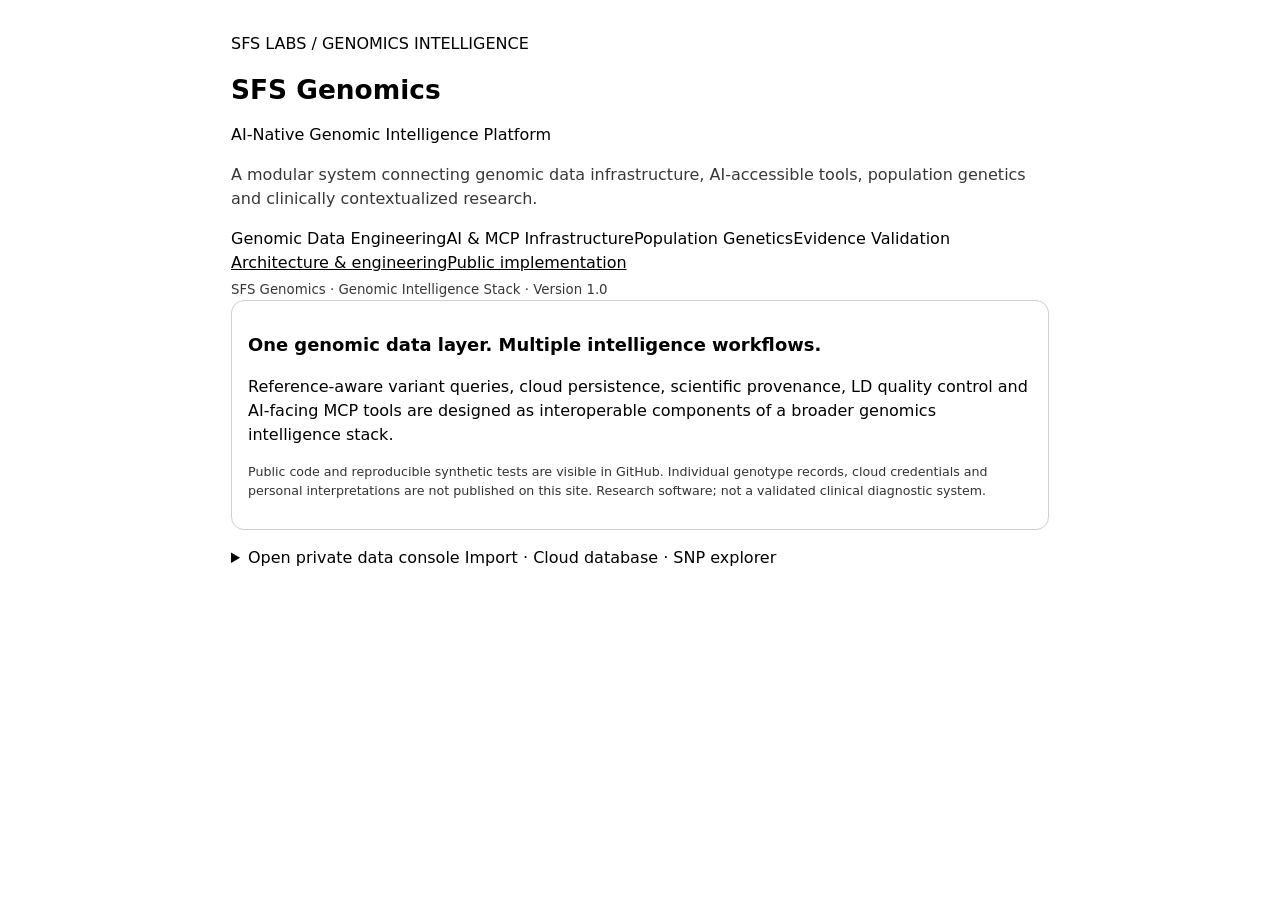
==== commit ca3b2aa7: "Rebrand public genomics interface as SFS Genomics, AI-native intelligence stack with portfolio hero" ====
--- a/genomics/web/index.html
+++ b/genomics/web/index.html
@@ -4,13 +4,29 @@
 <meta charset="utf-8"><meta name="viewport" content="width=device-width, initial-scale=1, viewport-fit=cover">
 <meta name="referrer" content="no-referrer"><meta name="color-scheme" content="light dark">
 <meta http-equiv="Content-Security-Policy" content="default-src 'none'; script-src 'self'; style-src 'self'; connect-src https://lagoon-genomics-mcp.sfs-labs.workers.dev; img-src 'self'; manifest-src 'self'; base-uri 'none'; form-action 'none'; object-src 'none'; frame-ancestors 'none'">
-<title>Lagoon Genomics — private SNP Explorer</title>
+<title>SFS Genomics | AI-Native Genomic Intelligence</title>
 <link rel="manifest" href="./manifest.webmanifest">
 <link rel="stylesheet" href="./style.css?v=8">
 </head>
 <body>
-<header><h1>Lagoon Genomics</h1><small class="version">Version 1.0 · Cloud-Genomdatenbank + ChatGPT MCP</small><p class="sub">Persönliche Cloud-Datenbank · EU-Hosting · dauerhafte ChatGPT-MCP-Abfragen</p></header>
+<header class="brand-header">
+  <p class="eyebrow">SFS LABS / GENOMICS INTELLIGENCE</p>
+  <h1>SFS <span class="brand-accent">Genomics</span></h1>
+  <p class="tagline">AI-Native Genomic Intelligence Platform</p>
+  <p class="sub">A modular system connecting genomic data infrastructure, AI-accessible tools, population genetics and clinically contextualized research.</p>
+  <div class="brand-pills"><span>Genomic Data Engineering</span><span>AI &amp; MCP Infrastructure</span><span>Population Genetics</span><span>Evidence Validation</span></div>
+  <div class="brand-links"><a href="https://github.com/SFS-Labs/lagoon/blob/claude/analyze-snps-report-omgvm/genomics/PORTFOLIO.md" rel="noopener noreferrer" target="_blank">Architecture &amp; engineering</a><a href="https://github.com/SFS-Labs/lagoon/pull/1" rel="noopener noreferrer" target="_blank">Public implementation</a></div>
+  <small class="version">SFS Genomics · Genomic Intelligence Stack · Version 1.0</small>
+</header>
 <main>
+<section class="panel" aria-labelledby="overview-title">
+  <h2 id="overview-title">One genomic data layer. Multiple intelligence workflows.</h2>
+  <p>Reference-aware variant queries, cloud persistence, scientific provenance, LD quality control and AI-facing MCP tools are designed as interoperable components of a broader genomics intelligence stack.</p>
+  <p class="marker-meta">Public code and reproducible synthetic tests are visible in GitHub. Individual genotype records, cloud credentials and personal interpretations are not published on this site. Research software; not a validated clinical diagnostic system.</p>
+</section>
+<details class="operator-console">
+  <summary>Open private data console <span>Import · Cloud database · SNP explorer</span></summary>
+  <div class="operator-body">
 <section class="panel vault-panel">
 <h2>Cloud-Datenbank – einmalig übertragen</h2>
 <p>Deine vollständige Genotypdatei wird in der EU-Cloudflare-D1-Datenbank gespeichert. <strong>Nach diesem einen Import liest ChatGPT die Daten direkt über den authentifizierten Remote-MCP.</strong> Du musst die CSV später nicht erneut hochladen.</p>
@@ -80,6 +96,8 @@
 <p>Für persönliche Schlussfolgerungen braucht es zusätzliche Referenzallel- und Strangprüfung, populationsspezifische Studien sowie ggf. Laborwerte. Alle gezeigten Marker sind Forschungsansätze und keine bestätigten klinischen Befunde.</p>
 <small>Quellcode und Tests im öffentlichen GitHub-PR. Die DNA-Datei wird niemals in das GitHub-Repository übertragen.</small>
 </section>
+  </div>
+</details>
 </main>
 <script type="module" src="./app.js?v=8"></script>
 </body></html>
--- a/genomics/web/style.css
+++ b/genomics/web/style.css
@@ -48,3 +48,7 @@
 .vault-restore{margin-top:20px;padding-top:14px;border-top:1px solid #8885}
 .vault-panel [hidden]{display:none!important}
 .version{display:block;margin-top:5px}
+
+#cloudOwnerToken{display:block;width:100%;padding:11px;border-radius:8px;border:1px solid #9998;font:inherit}
+#cloudMessage{font-size:.91rem;margin:12px 0;overflow-wrap:anywhere}
+#cloudProgress{width:100%}
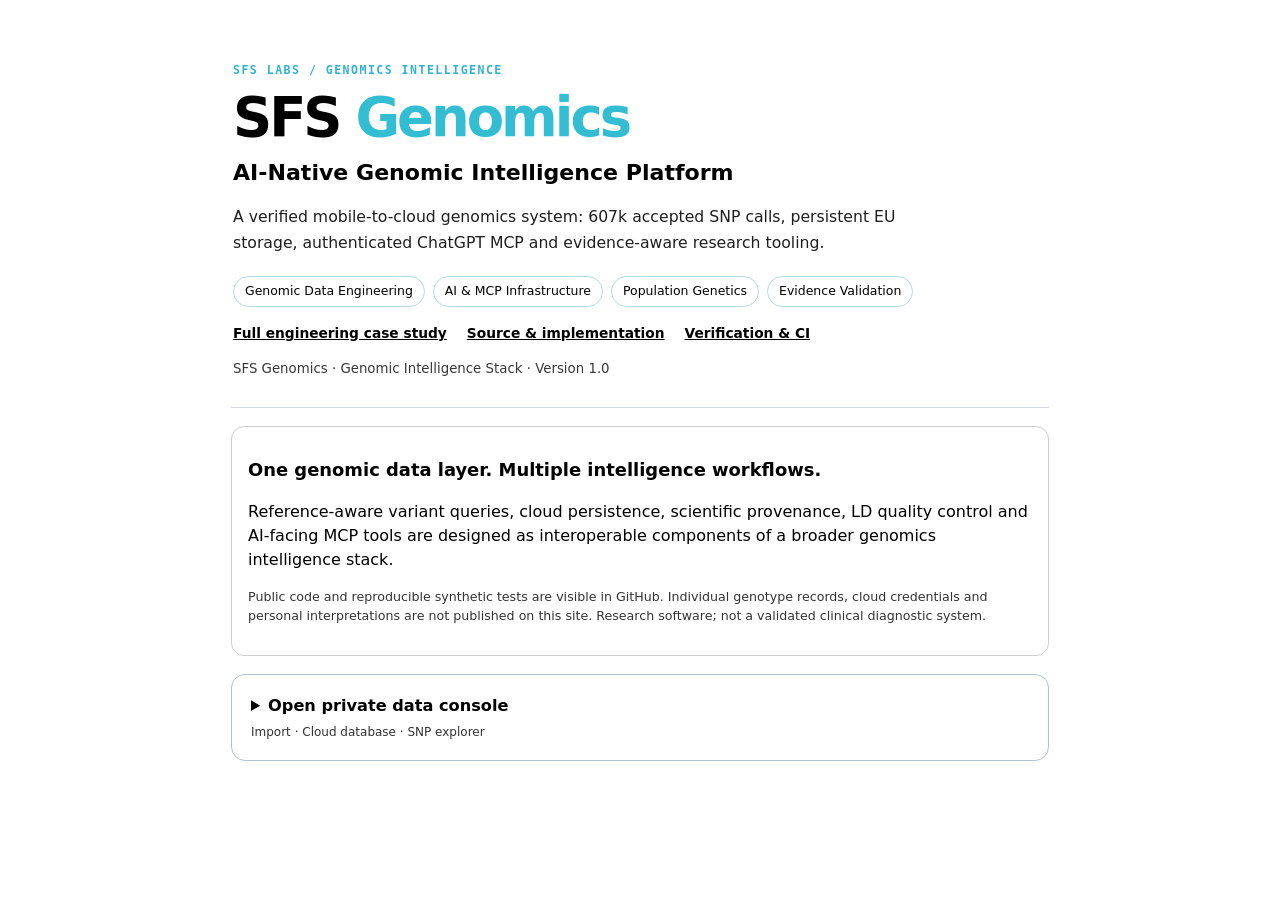
==== commit 48a5d8cd: "Make verified GitBook architecture and CI primary calls-to-action on SFS Genomics landing" ====
--- a/genomics/web/index.html
+++ b/genomics/web/index.html
@@ -5,6 +5,9 @@
 <meta name="referrer" content="no-referrer"><meta name="color-scheme" content="light dark">
 <meta http-equiv="Content-Security-Policy" content="default-src 'none'; script-src 'self'; style-src 'self'; connect-src https://lagoon-genomics-mcp.sfs-labs.workers.dev; img-src 'self'; manifest-src 'self'; base-uri 'none'; form-action 'none'; object-src 'none'; frame-ancestors 'none'">
 <title>SFS Genomics | AI-Native Genomic Intelligence</title>
+<meta name="description" content="SFS Genomics: a verified 607k-call mobile genomic data pipeline with Cloudflare EU D1, OAuth MCP for ChatGPT and reproducible scientific evidence validation.">
+<meta property="og:title" content="SFS Genomics | AI-Native Genomic Intelligence Platform">
+<meta property="og:description" content="607k SNP calls. Cloudflare EU D1. Authenticated MCP in ChatGPT. Evidence-aware research and reproducible verification.">
 <link rel="manifest" href="./manifest.webmanifest">
 <link rel="stylesheet" href="./style.css?v=8">
 </head>
@@ -13,9 +16,9 @@
   <p class="eyebrow">SFS LABS / GENOMICS INTELLIGENCE</p>
   <h1>SFS <span class="brand-accent">Genomics</span></h1>
   <p class="tagline">AI-Native Genomic Intelligence Platform</p>
-  <p class="sub">A modular system connecting genomic data infrastructure, AI-accessible tools, population genetics and clinically contextualized research.</p>
+  <p class="sub">A verified mobile-to-cloud genomics system: 607k accepted SNP calls, persistent EU storage, authenticated ChatGPT MCP and evidence-aware research tooling.</p>
   <div class="brand-pills"><span>Genomic Data Engineering</span><span>AI &amp; MCP Infrastructure</span><span>Population Genetics</span><span>Evidence Validation</span></div>
-  <div class="brand-links"><a href="https://github.com/SFS-Labs/lagoon/blob/claude/analyze-snps-report-omgvm/genomics/PORTFOLIO.md" rel="noopener noreferrer" target="_blank">Architecture &amp; engineering</a><a href="https://github.com/SFS-Labs/lagoon/pull/1" rel="noopener noreferrer" target="_blank">Public implementation</a></div>
+  <div class="brand-links"><a href="https://sfs-labs.gitbook.io/sfs-labs-docs/ai-docs/featured-engineering-project-sfs-genomics/sfs-genomics" rel="noopener noreferrer" target="_blank">Full engineering case study</a><a href="https://github.com/SFS-Labs/lagoon/pull/1" rel="noopener noreferrer" target="_blank">Source &amp; implementation</a><a href="https://github.com/SFS-Labs/lagoon/actions/workflows/genomics-ci.yml" rel="noopener noreferrer" target="_blank">Verification &amp; CI</a></div>
   <small class="version">SFS Genomics · Genomic Intelligence Stack · Version 1.0</small>
 </header>
 <main>
--- a/genomics/web/style.css
+++ b/genomics/web/style.css
@@ -52,3 +52,22 @@
 #cloudOwnerToken{display:block;width:100%;padding:11px;border-radius:8px;border:1px solid #9998;font:inherit}
 #cloudMessage{font-size:.91rem;margin:12px 0;overflow-wrap:anywhere}
 #cloudProgress{width:100%}
+
+/* SFS Genomics identity — compact, technical, responsive portfolio presentation */
+.brand-header{padding:24px 2px 28px;border-bottom:1px solid #8897ad5c;margin-bottom:18px}
+.brand-header .eyebrow{font:700 .72rem ui-monospace,SFMono-Regular,monospace;letter-spacing:.13em;text-transform:uppercase;color:#31b3ce}
+.brand-header h1{font-size:clamp(2rem,7vw,3.4rem);letter-spacing:-.055em;line-height:1.05;margin:12px 0 10px;font-weight:760}
+.brand-accent{color:#33bdd2}
+.brand-header .tagline{font-size:clamp(1.06rem,3.5vw,1.38rem);font-weight:640;margin:8px 0 15px}
+.brand-header .sub{max-width:700px;font-size:.98rem;opacity:.88;line-height:1.65}
+.brand-pills{display:flex;flex-wrap:wrap;gap:8px;margin:20px 0 16px}
+.brand-pills span{border:1px solid #3399b25c;border-radius:100px;padding:5px 11px;font-size:.78rem}
+.brand-links{display:flex;gap:20px;flex-wrap:wrap;margin:8px 0 15px}
+.brand-links a{font-size:.86rem;font-weight:600;color:inherit}
+.operator-console{border:1px solid #658c9d82;border-radius:14px;min-width:0;margin:2px 0 20px}
+.operator-console>summary{cursor:pointer;padding:19px;font-size:1.01rem;font-weight:680}
+.operator-console>summary span{font-size:.75rem;font-weight:400;opacity:.8;display:block;margin-top:5px}
+.operator-console[open]>summary{border-bottom:1px solid #658c9d82}
+.operator-body{display:grid;gap:16px;padding:14px}
+.operator-body>.panel{min-width:0}
+@media(min-width:720px){.brand-header{padding-top:35px}.operator-body{padding:18px}}
